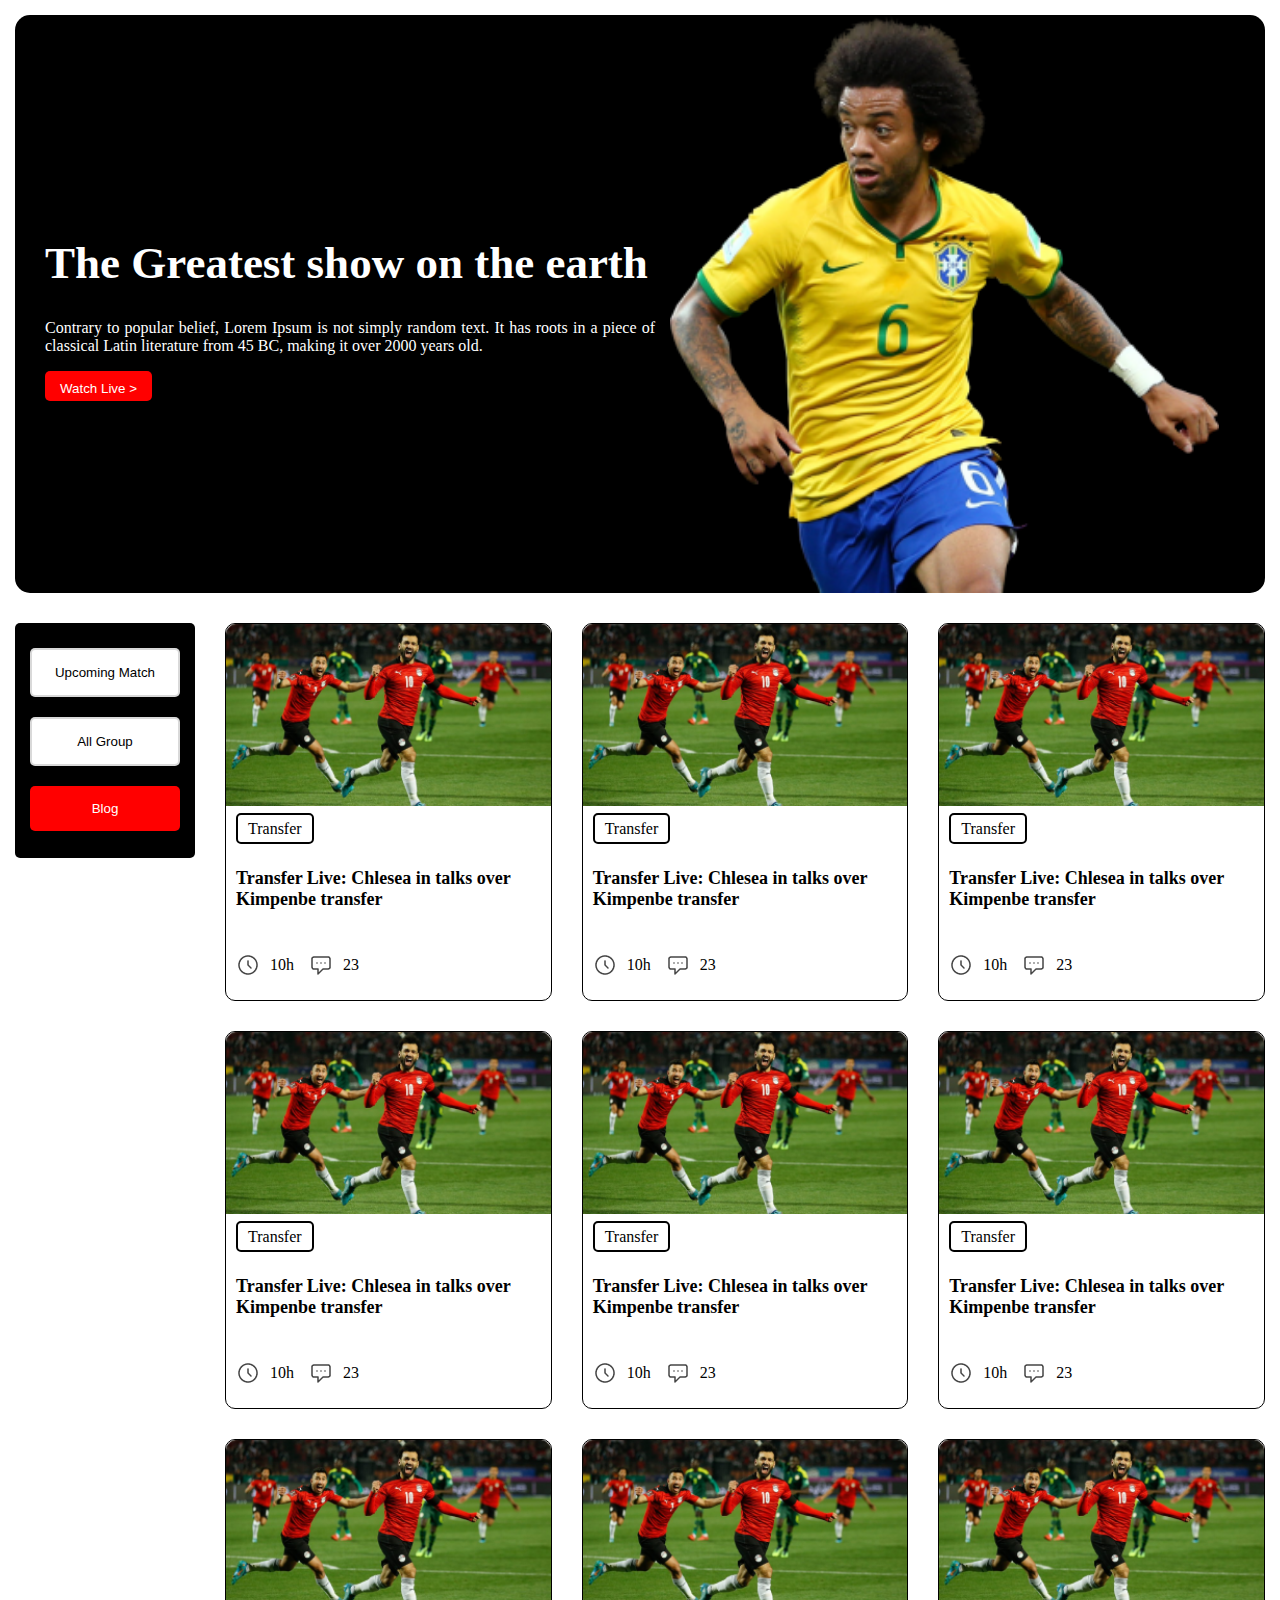
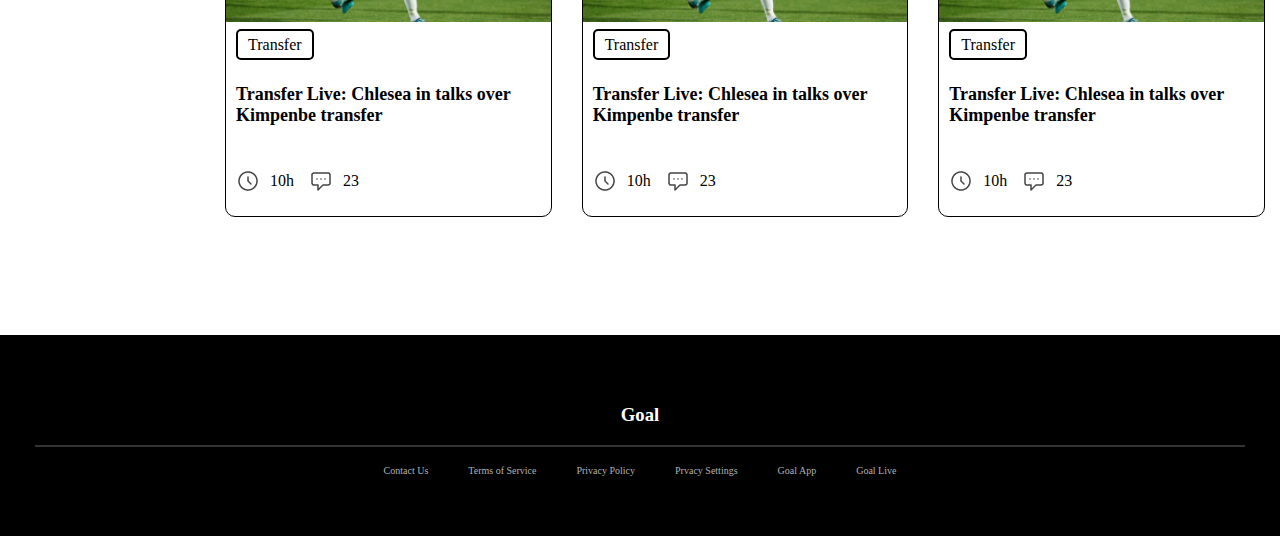
==== index.html @ 31292323 "first commit" ====
<!DOCTYPE html>
<html lang="en">

<head>
    <meta charset="UTF-8">
    <meta http-equiv="X-UA-Compatible" content="IE=edge">
    <meta name="viewport" content="width=device-width, initial-scale=1.0">
    <title>Document</title>
    <link rel="stylesheet" href="styles/stylemain.css">
</head>

<body>
    <header>
        <div class="banner">
            <div class="bannertext">
                <h1>
                    The Greatest show on the earth
                </h1>
                <p>
                    Contrary to popular belief, Lorem Ipsum is not simply random text. It has roots in a piece of
                    classical Latin literature from 45 BC, making it over 2000 years old.
                </p>

                <button>
                    Watch Live >
                </button>
            </div>
            <div class="bannerimage">
                <img src="assets/Banner Image.png" alt="">
            </div>
        </div>
    </header>

    <main>
        <div class="sidebar">
            <button>
                Upcoming Match
            </button>
            <button>
                All Group
            </button>
            <button id="active">
                Blog
            </button>
        </div>
        <br>
        <div class="allblogs">
            <div class="blog">
                <img src="assets/Blog Image.png" alt="">
                <div class="blogbody">
                    <span>Transfer</span>
                    <h5>Transfer Live: Chlesea in talks over Kimpenbe transfer</h5>
                    <div class="blogicons">
                        <div class="icon">
                            <img src="assets/Time Icon.png" alt="">
                            <p>10h</p>
                        </div>
                        <div class="icon">
                            <img src="assets/Chat Icon.png" alt="">
                            <p>23</p>
                        </div>
                    </div>
                </div>
            </div>
            <div class="blog">
                <img src="assets/Blog Image.png" alt="">
                <div class="blogbody">
                    <span>Transfer</span>
                    <h5>Transfer Live: Chlesea in talks over Kimpenbe transfer</h5>
                    <div class="blogicons">
                        <div class="icon">
                            <img src="assets/Time Icon.png" alt="">
                            <p>10h</p>
                        </div>
                        <div class="icon">
                            <img src="assets/Chat Icon.png" alt="">
                            <p>23</p>
                        </div>
                    </div>
                </div>
            </div>
            <div class="blog">
                <img src="assets/Blog Image.png" alt="">
                <div class="blogbody">
                    <span>Transfer</span>
                    <h5>Transfer Live: Chlesea in talks over Kimpenbe transfer</h5>
                    <div class="blogicons">
                        <div class="icon">
                            <img src="assets/Time Icon.png" alt="">
                            <p>10h</p>
                        </div>
                        <div class="icon">
                            <img src="assets/Chat Icon.png" alt="">
                            <p>23</p>
                        </div>
                    </div>
                </div>
            </div>
            <div class="blog">
                <img src="assets/Blog Image.png" alt="">
                <div class="blogbody">
                    <span>Transfer</span>
                    <h5>Transfer Live: Chlesea in talks over Kimpenbe transfer</h5>
                    <div class="blogicons">
                        <div class="icon">
                            <img src="assets/Time Icon.png" alt="">
                            <p>10h</p>
                        </div>
                        <div class="icon">
                            <img src="assets/Chat Icon.png" alt="">
                            <p>23</p>
                        </div>
                    </div>
                </div>
            </div>
            <div class="blog">
                <img src="assets/Blog Image.png" alt="">
                <div class="blogbody">
                    <span>Transfer</span>
                    <h5>Transfer Live: Chlesea in talks over Kimpenbe transfer</h5>
                    <div class="blogicons">
                        <div class="icon">
                            <img src="assets/Time Icon.png" alt="">
                            <p>10h</p>
                        </div>
                        <div class="icon">
                            <img src="assets/Chat Icon.png" alt="">
                            <p>23</p>
                        </div>
                    </div>
                </div>
            </div>
            <div class="blog">
                <img src="assets/Blog Image.png" alt="">
                <div class="blogbody">
                    <span>Transfer</span>
                    <h5>Transfer Live: Chlesea in talks over Kimpenbe transfer</h5>
                    <div class="blogicons">
                        <div class="icon">
                            <img src="assets/Time Icon.png" alt="">
                            <p>10h</p>
                        </div>
                        <div class="icon">
                            <img src="assets/Chat Icon.png" alt="">
                            <p>23</p>
                        </div>
                    </div>
                </div>
            </div>
            <div class="blog">
                <img src="assets/Blog Image.png" alt="">
                <div class="blogbody">
                    <span>Transfer</span>
                    <h5>Transfer Live: Chlesea in talks over Kimpenbe transfer</h5>
                    <div class="blogicons">
                        <div class="icon">
                            <img src="assets/Time Icon.png" alt="">
                            <p>10h</p>
                        </div>
                        <div class="icon">
                            <img src="assets/Chat Icon.png" alt="">
                            <p>23</p>
                        </div>
                    </div>
                </div>
            </div>
            <div class="blog">
                <img src="assets/Blog Image.png" alt="">
                <div class="blogbody">
                    <span>Transfer</span>
                    <h5>Transfer Live: Chlesea in talks over Kimpenbe transfer</h5>
                    <div class="blogicons">
                        <div class="icon">
                            <img src="assets/Time Icon.png" alt="">
                            <p>10h</p>
                        </div>
                        <div class="icon">
                            <img src="assets/Chat Icon.png" alt="">
                            <p>23</p>
                        </div>
                    </div>
                </div>
            </div>
            <div class="blog">
                <img src="assets/Blog Image.png" alt="">
                <div class="blogbody">
                    <span>Transfer</span>
                    <h5>Transfer Live: Chlesea in talks over Kimpenbe transfer</h5>
                    <div class="blogicons">
                        <div class="icon">
                            <img src="assets/Time Icon.png" alt="">
                            <p>10h</p>
                        </div>
                        <div class="icon">
                            <img src="assets/Chat Icon.png" alt="">
                            <p>23</p>
                        </div>
                    </div>
                </div>
            </div>
        </div>




    </main>

    <button id="tabletbutton">
        View All
    </button>

    <footer>
        <h3>Goal</h3>
        <hr id="line">
        <div class="footerlinks">
            <p>Contact Us</p>
            <p>Terms of Service</p>
            <p>Privacy Policy</p>
            <p>Prvacy Settings</p>
            <p>Goal App</p>
            <p>Goal Live</p>
        </div>

    </footer>

</body>

</html>
---- styles/stylemain.css ----
body {
    padding: 0;
    margin: 0;
    text-align: center;
}

header,
main {
    max-width: 1280px;
    margin: 0 auto;
    text-align: center;
}

.banner {
    background-color: black;
    color: white;
    padding: 0 15px;
    margin: 15px;
    border-radius: 15px;
    display: flex;
    align-items: center;

}

.bannertext {
    width: 50%;
    padding: 15px;
    text-align: justify;
    height: 100%;
}

.bannertext>h1 {
    font-size: 45px;
}

.bannertext>button {
    padding: 5px 15px;
    border: none;
    border-radius: 5px;
    background-color: red;
    color: white;
    padding-top: 10px;
}

.bannerimage {
    width: 45%;

}

.bannerimage>img {
    width: 100%;
    height: 100%;
    object-fit: cover;
    vertical-align: middle;
}

main {
    display: flex;
}

.sidebar {
    background-color: black;
    padding: 15px;
    margin: 15px;
    display: flex;
    flex-direction: column;
    min-width: 150px;
    border-radius: 5px;
    max-height: 205px;
}

.sidebar>button {
    background-color: white;
    padding: 15px;
    margin: 10px 0;
    border-radius: 5px;
    border: 2px solid rgba(128, 128, 128, 0.301);

}

#active {
    background-color: red;
    color: white;
    border: none;
}

.allblogs {
    display: grid;
    grid-template-columns: repeat(3, 1fr);
}

.blog {
    text-align: start;
    margin: 15px;
    padding: 0;
    border: 1px solid black;
    border-radius: 10px;

}

.blog>img {
    width: 100%;
    object-fit: cover;
}

.blogbody {
    padding: 10px;

}

.blogbody>span {
    border: 2px solid black;
    padding: 5px 10px;
    border-radius: 5px;
}

.blogbody>h5 {
    font-weight: 700;
    font-size: 18px;
}

.blogicons {
    display: flex;
    margin-right: 0;
}

.icon {
    margin-right: 15px;
    display: flex;
    align-items: center;
}

.icon>p {
    margin-left: 10px;
}

#tabletbutton {
    border: none;
    color: white;
    background-color: red;
    padding: 10px 15px;
    font-size: 20px;
    width: 150px;
    border-radius: 5px;
    margin: 15px 0;
    visibility: hidden;
}

footer {
    padding: 50px 35px;
    text-align: center;
    background-color: black;
    color: white;
    margin-top: 30px;
}

#line {
    border: 1px solid #80808065;
}

.footerlinks {
    display: flex;
    justify-content: center;
    flex-wrap: wrap;

}

.footerlinks>p {
    padding: 0 20px;
    font-size: 10px;
    color: rgb(177, 177, 177);
}

@media screen and (max-width: 992px) {
    main {
        flex-direction: column;

    }

    .sidebar {
        background-color: white;
        flex-direction: row;
        width: auto;
        max-height: 100%;
        justify-content: space-between;


    }

    .sidebar>button {
        width: 32%;

    }

    .allblogs {
        grid-template-columns: repeat(2, 1fr);

    }

    #tabletbutton {
        visibility: visible;
    }
}

@media screen and (max-width: 576px) {
    main {
        flex-direction: column;

    }

    .banner {
        flex-direction: column;
    }

    .bannertext {
        height: 50%;
        width: 100%;
        text-align: center;
    }

    .bannertext>h1 {
        font-size: 36px;
    }

    .bannerimage {
        height: 50%;
        width: 100%;
    }

    .sidebar {
        background-color: white;
        flex-direction: column;
        width: auto;
        max-height: 100%;


    }

    .sidebar>button {
        width: 100%;
        font-size: 24px;
        font-weight: 700;
        border-radius: 10px;

    }

    .allblogs {
        grid-template-columns: repeat(1, 1fr);

    }

    #tabletbutton {
        visibility: hidden;
    }

    .footerlinks {
        flex-direction: column;

    }

    .footerlinks>p {
        font-size: 16px;
    }
}
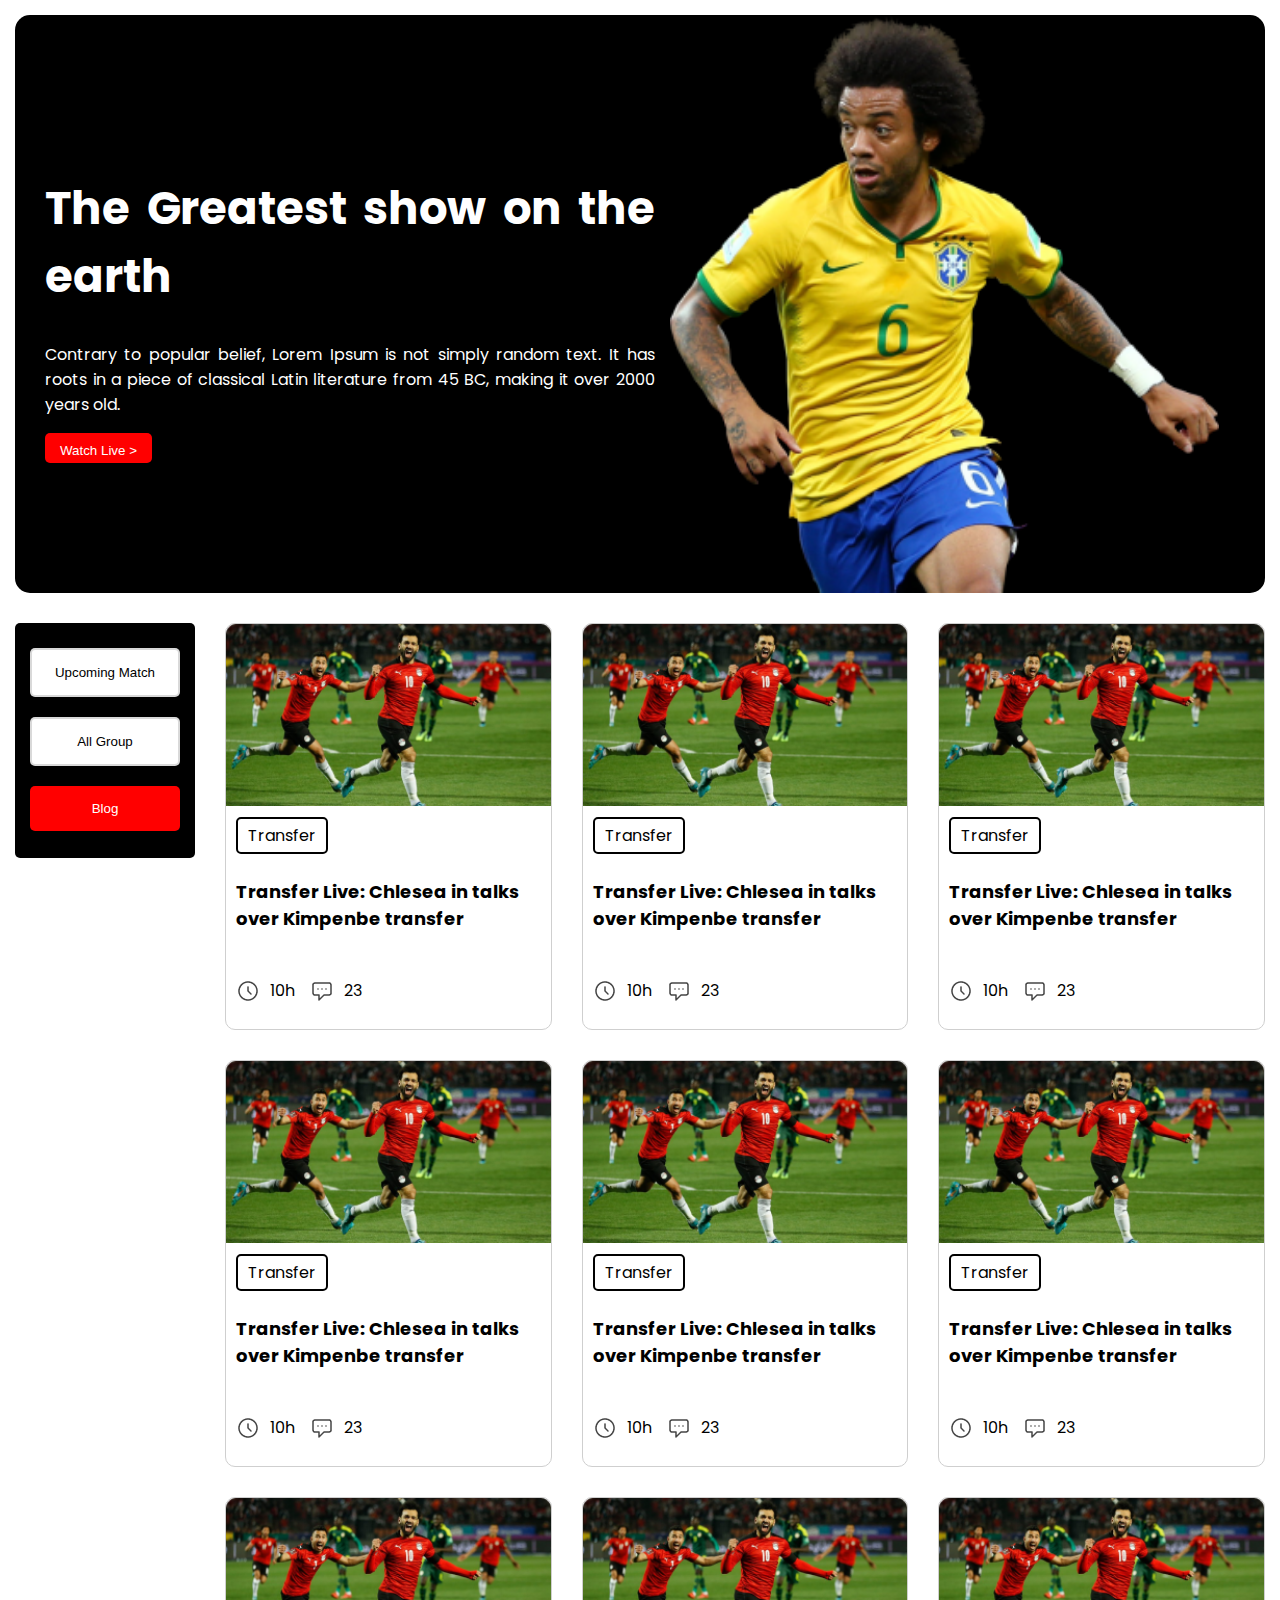
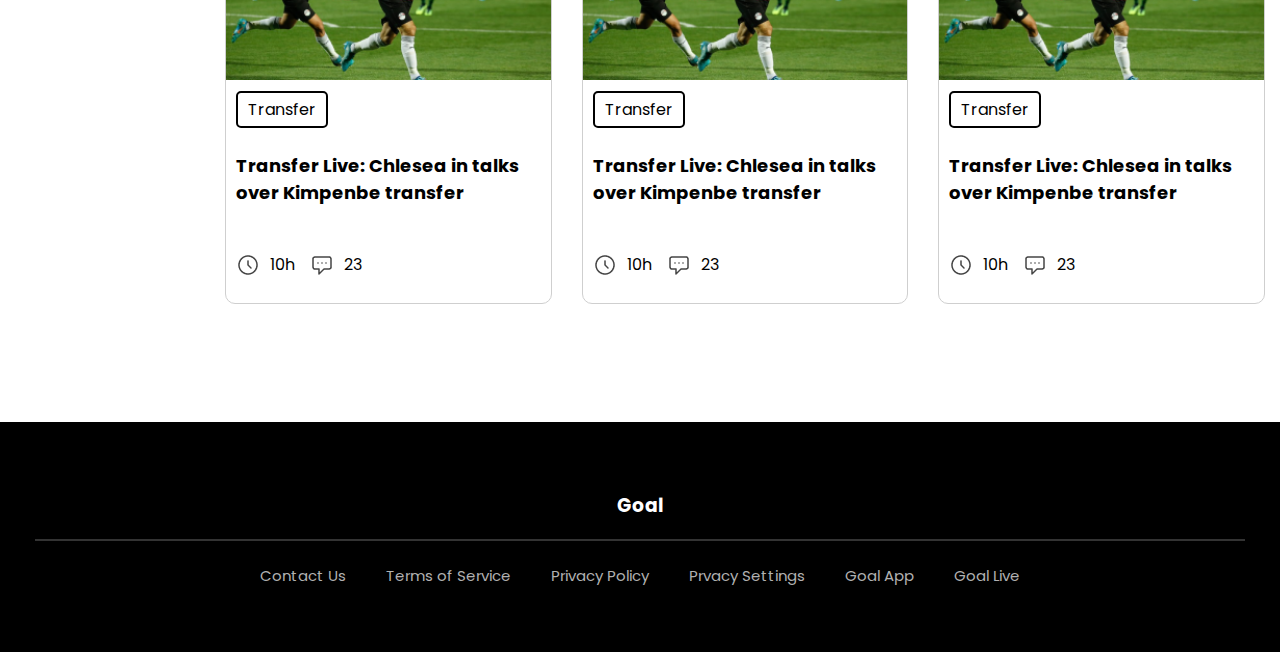
==== commit 69d208cb: "second" ====
--- a/index.html
+++ b/index.html
@@ -7,6 +7,9 @@
     <meta name="viewport" content="width=device-width, initial-scale=1.0">
     <title>Document</title>
     <link rel="stylesheet" href="styles/stylemain.css">
+    <link rel="preconnect" href="https://fonts.googleapis.com">
+    <link rel="preconnect" href="https://fonts.gstatic.com" crossorigin>
+    <link href="https://fonts.googleapis.com/css2?family=Poppins&display=swap" rel="stylesheet">
 </head>
 
 <body>
@@ -33,9 +36,11 @@
 
     <main>
         <div class="sidebar">
+
             <button>
-                Upcoming Match
+                <a href="upcoming.html">Upcoming Match</a>
             </button>
+
             <button>
                 All Group
             </button>
@@ -199,9 +204,6 @@
                 </div>
             </div>
         </div>
-
-
-
 
     </main>
 
--- a/styles/stylemain.css
+++ b/styles/stylemain.css
@@ -2,6 +2,7 @@
     padding: 0;
     margin: 0;
     text-align: center;
+    font-family: 'Poppins', sans-serif;
 }
 
 header,
@@ -69,7 +70,7 @@
     max-height: 205px;
 }
 
-.sidebar>button {
+.sidebar button {
     background-color: white;
     padding: 15px;
     margin: 10px 0;
@@ -77,6 +78,12 @@
     border: 2px solid rgba(128, 128, 128, 0.301);
 
 }
+
+.sidebar a {
+    text-decoration: none;
+    color: black;
+}
+
 
 #active {
     background-color: red;
@@ -93,7 +100,7 @@
     text-align: start;
     margin: 15px;
     padding: 0;
-    border: 1px solid black;
+    border: 1px solid rgb(207, 207, 207);
     border-radius: 10px;
 
 }
@@ -167,7 +174,7 @@
 
 .footerlinks>p {
     padding: 0 20px;
-    font-size: 10px;
+    font-size: 15px;
     color: rgb(177, 177, 177);
 }
 
